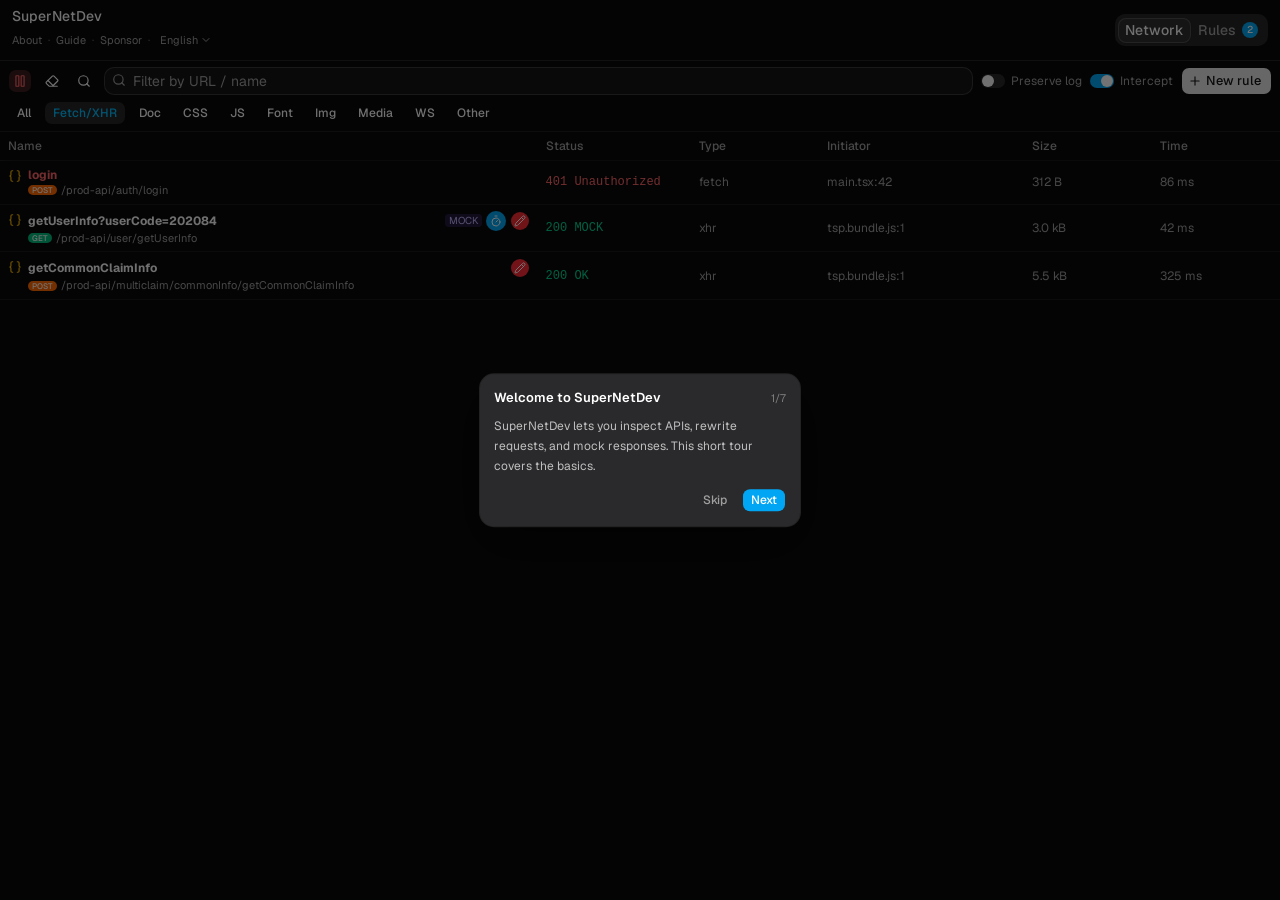
==== index.html @ 372b7e0c "Update from https://github.com/izhuyan/SuperNetDev-core/commit/e7cf853399ff1a777c3a4e8a4aa0b58a42f44" ====
<!doctype html>
<html lang="zh-CN" class="dark">
  <head>
    <meta charset="UTF-8" />
    <meta name="viewport" content="width=device-width, initial-scale=1.0" />
    <title>SuperNetDev</title>
    <link rel="icon" type="image/png" href="./icons/icon32.png" />
    <script type="module" src="./assets/index-Buts__LH.js"></script>
    <link rel="stylesheet" href="./assets/index-PTh7H0zo.css">
  </head>
  <body class="h-screen overflow-hidden bg-background text-foreground antialiased">
    <div id="root"></div>
  </body>
</html>
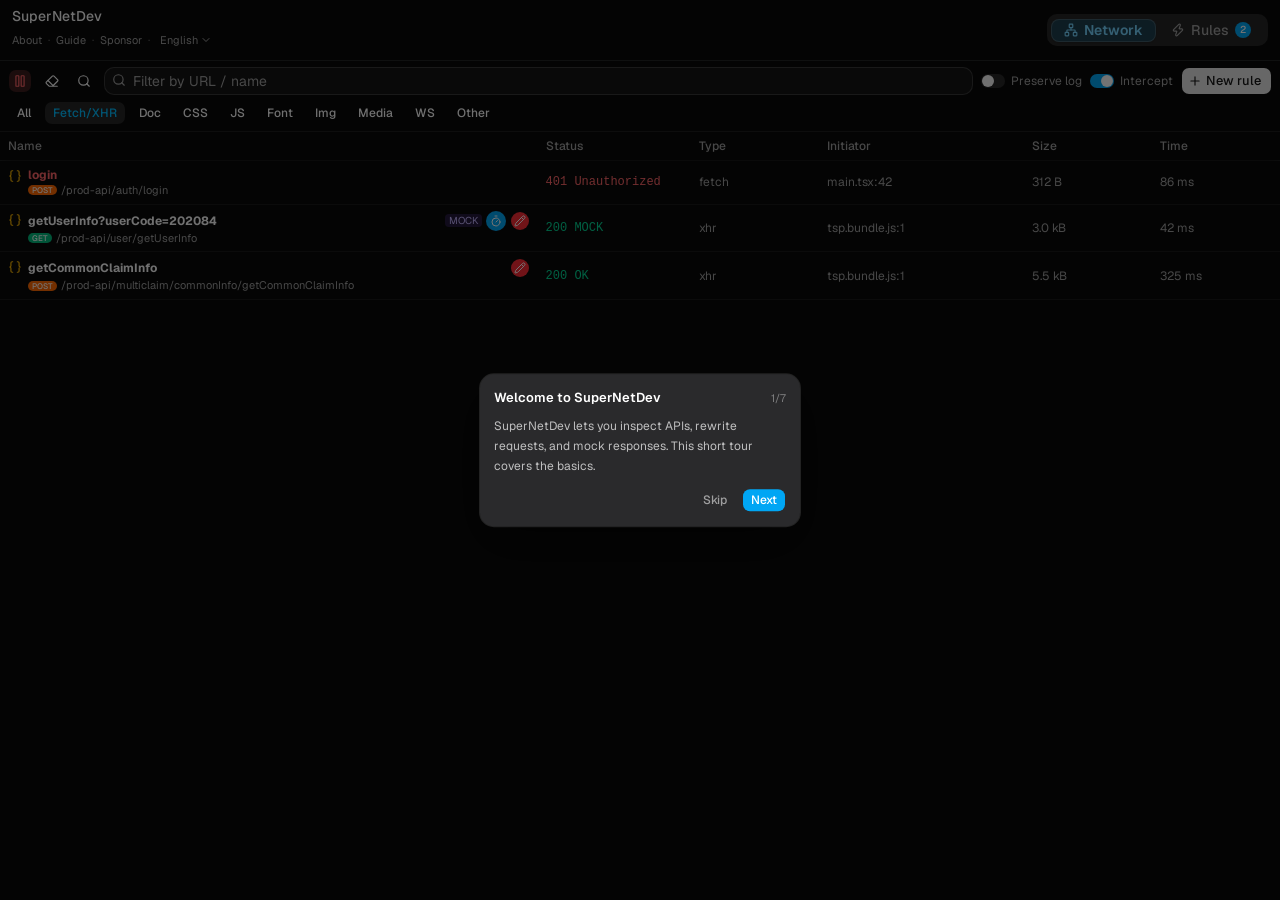
==== commit 52529094: "Update from https://github.com/izhuyan/SuperNetDev-core/commit/470e177857510f98d4a9c938ce5e9c9410e1e" ====
--- a/index.html
+++ b/index.html
@@ -5,8 +5,8 @@
     <meta name="viewport" content="width=device-width, initial-scale=1.0" />
     <title>SuperNetDev</title>
     <link rel="icon" type="image/png" href="./icons/icon32.png" />
-    <script type="module" src="./assets/index-Buts__LH.js"></script>
-    <link rel="stylesheet" href="./assets/index-PTh7H0zo.css">
+    <script type="module" src="./assets/index-DSBHv5zc.js"></script>
+    <link rel="stylesheet" href="./assets/index-Auyc1V6A.css">
   </head>
   <body class="h-screen overflow-hidden bg-background text-foreground antialiased">
     <div id="root"></div>
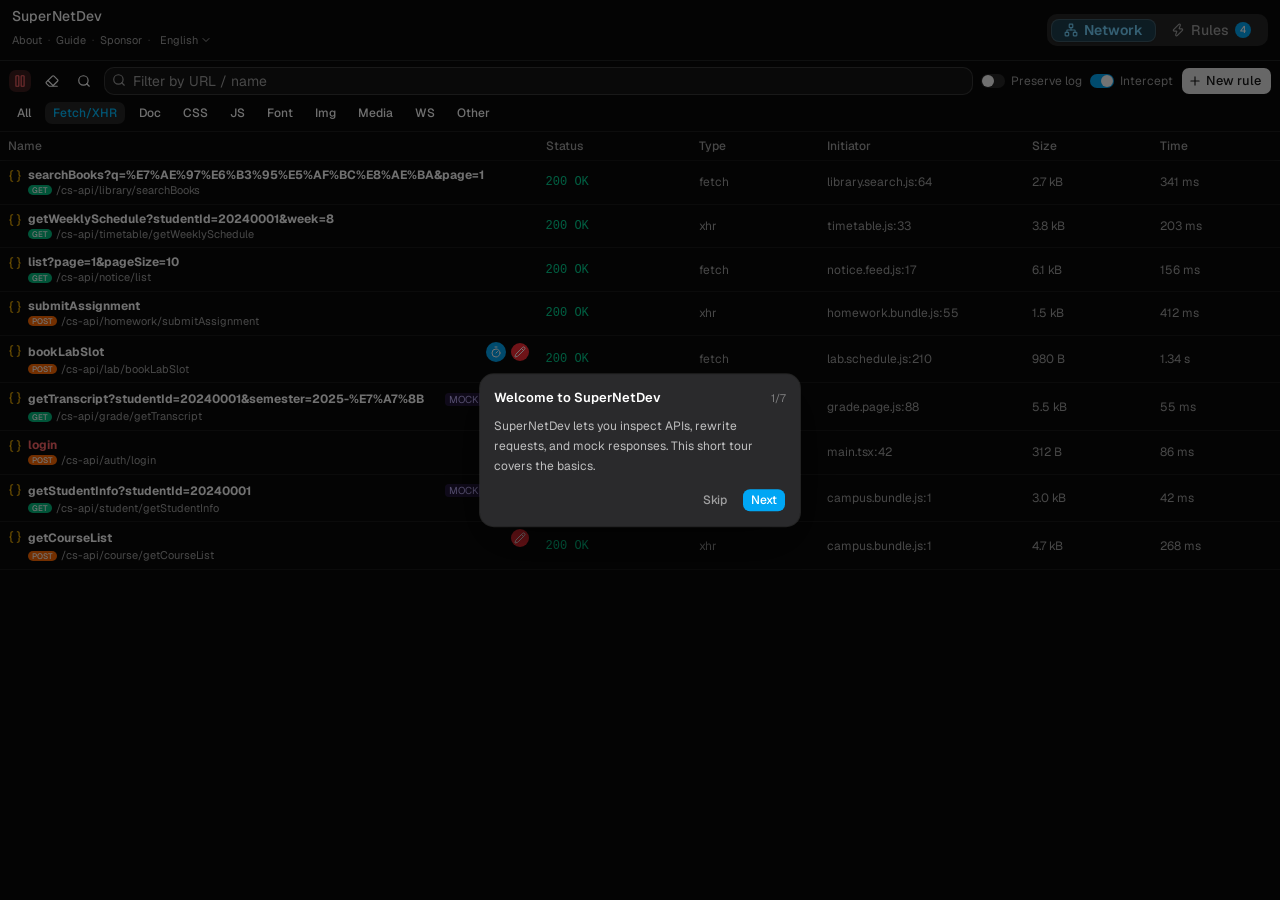
==== commit ed27c25c: "Update from https://github.com/izhuyan/SuperNetDev-core/commit/6c1f0be0738c5f7710b8a9592e5d20ea0fa8b" ====
--- a/index.html
+++ b/index.html
@@ -5,8 +5,8 @@
     <meta name="viewport" content="width=device-width, initial-scale=1.0" />
     <title>SuperNetDev</title>
     <link rel="icon" type="image/png" href="./icons/icon32.png" />
-    <script type="module" src="./assets/index-DSBHv5zc.js"></script>
-    <link rel="stylesheet" href="./assets/index-Auyc1V6A.css">
+    <script type="module" src="./assets/index-BlgTx-k_.js"></script>
+    <link rel="stylesheet" href="./assets/index-DKmTQc75.css">
   </head>
   <body class="h-screen overflow-hidden bg-background text-foreground antialiased">
     <div id="root"></div>
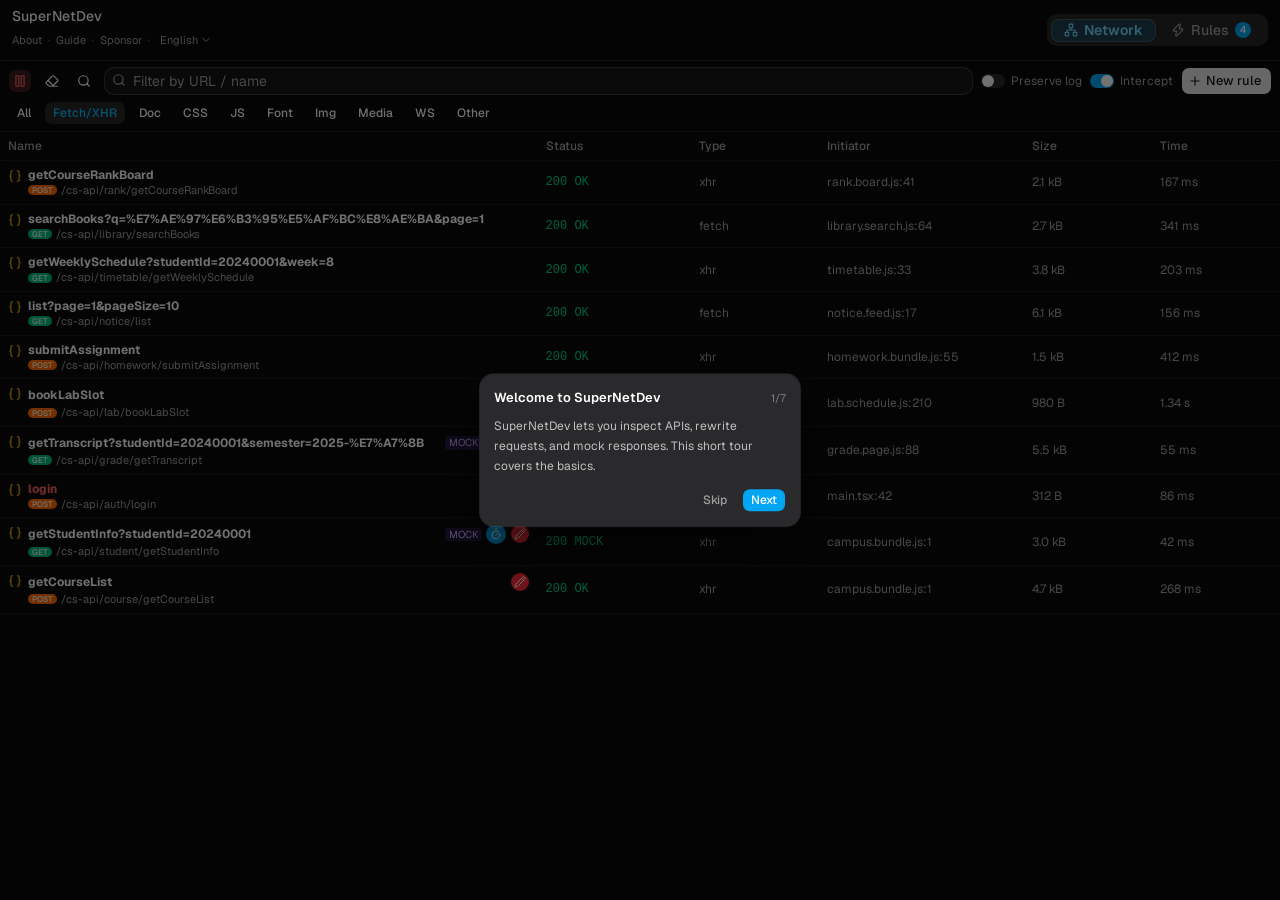
==== commit 4f91671c: "Update from https://github.com/izhuyan/SuperNetDev-core/commit/10d40afd8413b6ec4df07da8f5498c22de234" ====
--- a/index.html
+++ b/index.html
@@ -5,8 +5,8 @@
     <meta name="viewport" content="width=device-width, initial-scale=1.0" />
     <title>SuperNetDev</title>
     <link rel="icon" type="image/png" href="./icons/icon32.png" />
-    <script type="module" src="./assets/index-BlgTx-k_.js"></script>
-    <link rel="stylesheet" href="./assets/index-DKmTQc75.css">
+    <script type="module" src="./assets/index-DbPtpmRf.js"></script>
+    <link rel="stylesheet" href="./assets/index-ii-WD_5K.css">
   </head>
   <body class="h-screen overflow-hidden bg-background text-foreground antialiased">
     <div id="root"></div>
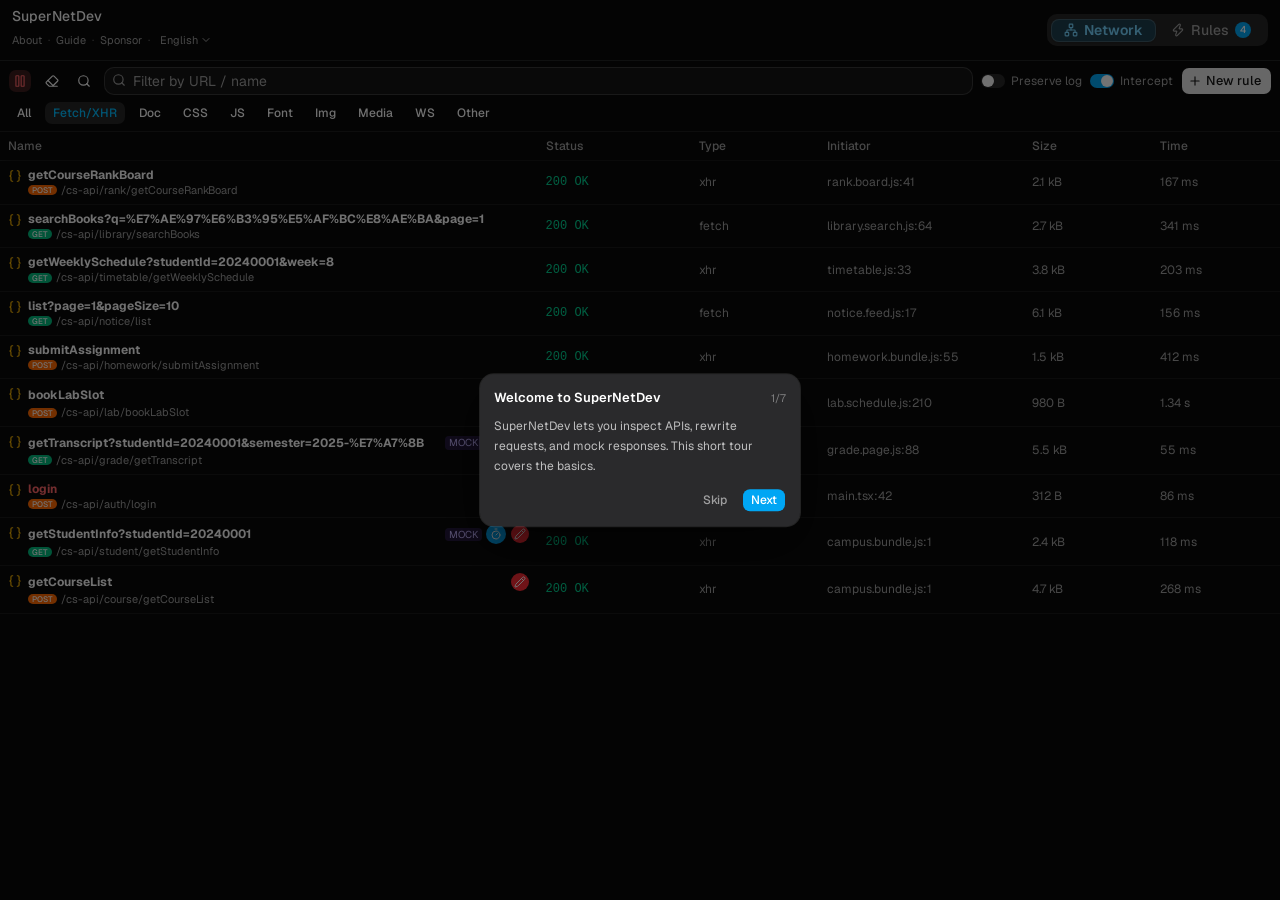
==== commit c290ad13: "Update from https://github.com/izhuyan/SuperNetDev-core/commit/8c9228f04b753eec3a5f7f970f69479c04288" ====
--- a/index.html
+++ b/index.html
@@ -5,7 +5,7 @@
     <meta name="viewport" content="width=device-width, initial-scale=1.0" />
     <title>SuperNetDev</title>
     <link rel="icon" type="image/png" href="./icons/icon32.png" />
-    <script type="module" src="./assets/index-DbPtpmRf.js"></script>
+    <script type="module" src="./assets/index-WEb5pRQ2.js"></script>
     <link rel="stylesheet" href="./assets/index-ii-WD_5K.css">
   </head>
   <body class="h-screen overflow-hidden bg-background text-foreground antialiased">
